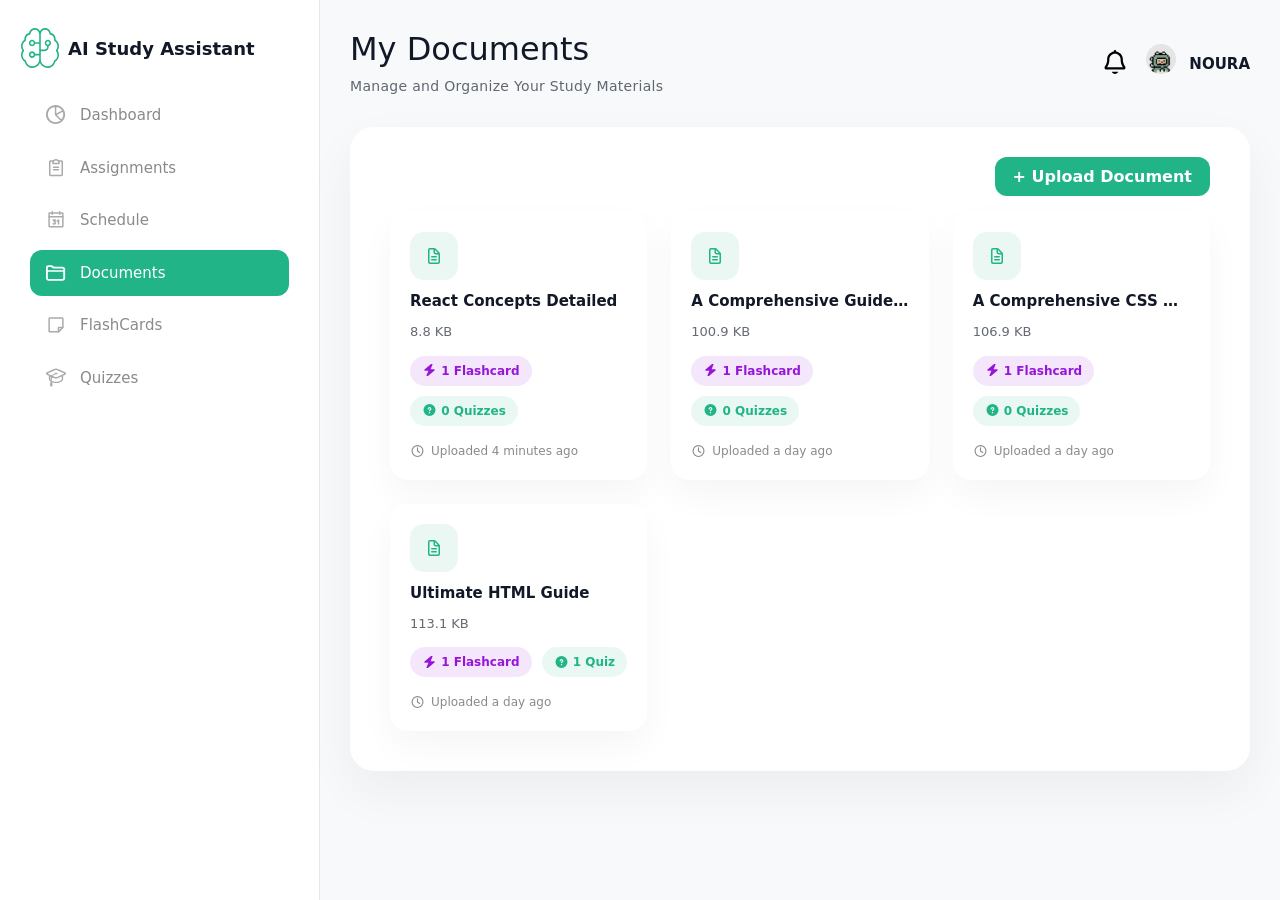
==== documents.html @ 8c7fa00c "adding pages" ====
<!DOCTYPE html>
<html lang="en">

<head>
  <meta charset="UTF-8" />
  <title>Documents · AI Study Assistant</title>
  <meta name="viewport" content="width=device-width, initial-scale=1">
  <meta name="description" content="Manage and organize your learning documents with AI-powered assistance." />
  <meta name="theme-color" content="#20B486" />
  <meta name="apple-mobile-web-app-status-bar-style" content="default" />
  <link rel="icon" href=" assets/images/Sidebar/Navigation/Icon/4.svg" type="image/svg+xml" />

  <link rel="stylesheet" href="assets/css/bootstrap.min.css" />
  <link rel="stylesheet" href="assets/css/all.min.css" />
  <link rel="stylesheet" href="assets/css/normalize.css" />
  <link rel="stylesheet" href="assets/css/media-queries.css" />
  <link rel="stylesheet" href="assets/css/document.css" />
</head>

<body>
  <div class="container-fluid">
    <div class="row min-vh-100">
      <!-- Sidebar -->
      <aside class="col-lg-3 sidebar" aria-label="Main Navigation">
        <div class="sidebar-inner">
          <!-- Logo -->
          <div class="logo">
            <img src="assets/images/Sidebar/logo/Vector.svg" alt="AI Study Assistant" />
            <span>AI Study Assistant</span>
          </div>
          <!-- Navigation -->
          <ul class="sidebar-nav">
            <li>
              <a href="dashboard.html" class="nav-item">
                <img src="assets/images/Sidebar/Navigation/Icon/1.svg" alt="" />
                <span>Dashboard</span>
              </a>
            </li>
            <li>
              <a href="assignments.html" class="nav-item">
                <img src="assets/images/Sidebar/Navigation/Icon/2.svg" alt="" />
                <span>Assignments</span>
              </a>
            </li>
            <li>
              <a href="schedule.html" class="nav-item">
                <img src="assets/images/Sidebar/Navigation/Icon/3.svg" alt="" />
                <span>Schedule</span>
              </a>
            </li>
            <li>
              <a href="documents.html" class="nav-item active">
                <img src="assets/images/Sidebar/Navigation/Icon/4.svg" alt="" />
                <span>Documents</span>
              </a>
            </li>
            <li>
              <a href="flashcards.html" class="nav-item">
                <img src="assets/images/Sidebar/Navigation/Icon/5.svg" alt="" />
                <span>FlashCards</span>
              </a>
            </li>
            <li>
              <a href="quizzes.html" class="nav-item">
                <img src="assets/images/Sidebar/Navigation/Icon/6.svg" alt="" />
                <span>Quizzes</span>
              </a>
            </li>
          </ul>
        </div>
      </aside>

      <!-- Main -->
      <main class="col-lg-9 col-12 main-content" role="main">
        <!-- Top Bar -->
        <div class="links mb-2">
          <a href="index.html">Home</a>
          <span class="separator">/</span>
          <a href="dashboard.html">Dashboard</a>
          <span class="separator">/</span>
          <a href="assignments.html">Assignments</a>
          <span class="separator">/</span>
          <a href="schedule.html">Schedule</a>
          <span class="separator">/</span>
          <a href="documents.html" class="active">Documents</a>
          <span class="separator">/</span>
          <a href="flashcards.html">FlashCards</a>
          <span class="separator">/</span>
          <a href="quizzes.html">Quizzes</a>
        </div>


        <!-- Top Bar -->
        <header class="top-bar d-flex justify-content-between align-items-center flex-wrap gap-3">

          <div>
            <h2 class="page-title">My Documents</h2>
            <p class="page-subtitle">Manage and Organize Your Study Materials</p>
          </div>

          <div class="inf d-flex align-items-center gap-2">
            <a href="#"><i class="bell fa-regular fa-bell"></i></a>
            <img src="assets/images/avatar.png" alt="User" class="imge" />
            <h5 class="mb-0">NOURA</h5>
          </div>

        </header>

        <!-- ================= Documents Content ================= -->
        <section class="page-content">

          <div class="documents-wrapper">

            <!-- Upload Button -->
            <div class="d-flex justify-content-end mb-3">
              <button class="btn-primary-custom" data-bs-toggle="modal" data-bs-target="#uploadModal">
                + Upload Document
              </button>
            </div>

            <div class="row g-4">


              <!-- Card 1 -->
              <div class="col-xl-4 col-md-6">
                <div class="doc-card">
                  <div class="doc-icon">
                    <i class="fa-regular fa-file-lines"></i>
                  </div>

                  <h6 class="doc-title">React Concepts Detailed</h6>
                  <span class="doc-size">8.8 KB</span>

                  <div class="doc-badges">
                    <span class="badge-flash">
                      <i class="fa-solid fa-bolt"></i> 1 Flashcard
                    </span>
                    <span class="badge-quiz">
                      <i class="fa-solid fa-circle-question"></i> 0 Quizzes
                    </span>
                  </div>

                  <div class="doc-time">
                    <i class="fa-regular fa-clock"></i>
                    Uploaded 4 minutes ago
                  </div>
                </div>
              </div>

              <!-- Card 2 -->
              <div class="col-xl-4 col-md-6">
                <div class="doc-card">
                  <div class="doc-icon">
                    <i class="fa-regular fa-file-lines"></i>
                  </div>

                  <h6 class="doc-title">A Comprehensive Guide to Java</h6>
                  <span class="doc-size">100.9 KB</span>

                  <div class="doc-badges">
                    <span class="badge-flash">
                      <i class="fa-solid fa-bolt"></i> 1 Flashcard
                    </span>
                    <span class="badge-quiz">
                      <i class="fa-solid fa-circle-question"></i> 0 Quizzes
                    </span>
                  </div>

                  <div class="doc-time">
                    <i class="fa-regular fa-clock"></i>
                    Uploaded a day ago
                  </div>
                </div>
              </div>

              <!-- Card 3 -->
              <div class="col-xl-4 col-md-6">
                <div class="doc-card">
                  <div class="doc-icon">
                    <i class="fa-regular fa-file-lines"></i>
                  </div>

                  <h6 class="doc-title">A Comprehensive CSS Guide</h6>
                  <span class="doc-size">106.9 KB</span>

                  <div class="doc-badges">
                    <span class="badge-flash">
                      <i class="fa-solid fa-bolt"></i> 1 Flashcard
                    </span>
                    <span class="badge-quiz">
                      <i class="fa-solid fa-circle-question"></i> 0 Quizzes
                    </span>
                  </div>

                  <div class="doc-time">
                    <i class="fa-regular fa-clock"></i>
                    Uploaded a day ago
                  </div>
                </div>
              </div>

              <!-- Card 4 -->
              <div class="col-xl-4 col-md-6">
                <div class="doc-card">
                  <div class="doc-icon">
                    <i class="fa-regular fa-file-lines"></i>
                  </div>

                  <h6 class="doc-title">Ultimate HTML Guide</h6>
                  <span class="doc-size">113.1 KB</span>

                  <div class="doc-badges">
                    <span class="badge-flash">
                      <i class="fa-solid fa-bolt"></i> 1 Flashcard
                    </span>
                    <span class="badge-quiz">
                      <i class="fa-solid fa-circle-question"></i> 1 Quiz
                    </span>
                  </div>

                  <div class="doc-time">
                    <i class="fa-regular fa-clock"></i>
                    Uploaded a day ago
                  </div>
                </div>
              </div>

            </div>

          </div>

        </section>

      </main>

    </div>
  </div>
  <div class="modal fade" id="uploadModal" tabindex="-1">
    <div class="modal-dialog modal-dialog-centered">
      <div class="modal-content p-4 rounded-4">

        <div class="modal-header border-0">
          <h5 class="modal-title">Upload New Document</h5>
          <button type="button" class="btn-close" data-bs-dismiss="modal"></button>
        </div>

        <div class="modal-body">
          <label class="form-label">Select File</label>
          <input type="file" class="form-control">
        </div>

        <div class="modal-footer border-0">
          <button class="btn btn-light" data-bs-dismiss="modal">Cancel</button>
          <button class="btn-primary-custom">Upload</button>
        </div>

      </div>
    </div>
  </div>
  <script src="assets/js/all.min.js"></script>
  <script src="assets/js/bootstrap.bundle.min.js"></script>
  <script src="assets/js/main.js"></script>
</body>

</html>
---- assets/css/media-queries.css ----
@media only screen and (max-width: 600px) {
}



/* Medium devices (landscape tablets, 768px and up) */
@media only screen and (max-width: 768px) {

}

@media only screen and (min-width: 992px) {
  .main-content .links{
    display: none;
  }
}

/* Large devices (laptops/desktops, 992px and up) */
@media only screen and (max-width: 992px) {
      .sidebar {
          display: none;
        }

}

/* Extra large devices (large laptops and desktops, 1200px and up) */
@media only screen and (max-width: 1200px) {}
---- assets/css/document.css ----
:root {
  --primary: #20B486;
  --primary-soft: #eaf7f3;
  --text-dark: #111827;
  --text-muted: #8a8a8a;
  --text-light: rgba(17, 24, 39, 0.65);
  --bg-white: #ffffff;
  --bg-page: #f7f9fb;
}

body {
  margin: 0;
  background: var(--bg-page);
  font-family: system-ui, -apple-system, BlinkMacSystemFont, "Segoe UI", sans-serif;
  color: var(--text-dark);
  line-height: 1.5;
}

/* ================= Logo ================= */
.main-content .links a {
  align-items: center;
  gap: 8px;
  color: var(--text-muted);
  font-size: 14px;
  text-decoration: none;
  transition: color 0.2s ease;
}

.main-content .links a:hover {
  color: var(--primary);
}

.logo {
  display: flex;
  align-items: center;
  gap: 8px;
  margin-bottom: 24px;
  margin-left: -10px;
  padding: 0;
  background: transparent;
  font-weight: 700;
  font-size: 18px;
  color: var(--text-dark);
}

.logo img {
  width: 40px;
  height: 40px;
  object-fit: contain;
}

.logo span {
  white-space: nowrap;
}

/* ================= Sidebar Inner ================= */
.sidebar-inner {
  padding: 28px 18px;
}

/* ================= Navigation ================= */
.sidebar {
  background: #ffffff;
  border-right: 1px solid #e5e7eb;
  min-height: 100vh;
}

.sidebar-nav {
  list-style: none;
  margin: 0;
  padding: 0;
  background: transparent;
}

/* Reset links */
.sidebar-nav a {
  text-decoration: none;
  color: inherit;
  display: block;
}

/* ================= Nav Item ================= */
.sidebar-nav .nav-item {
  display: flex;
  align-items: center;
  gap: 14px;
  padding: 12px 16px;
  margin-bottom: 6px;
  border-radius: 12px;
  font-size: 15px;
  font-weight: 500;
  color: var(--text-muted);
  background: transparent;
  transition:
    background 0.2s ease,
    color 0.2s ease,
    transform 0.2s ease;
}

/* Hover */
.sidebar-nav .nav-item:hover {
  background: #f9fafb;
  color: var(--primary);
}

/* ================= Active ================= */
.sidebar-nav .nav-item.active {
  background: var(--primary);
  color: #ffffff;
}

/* ================= Icons ================= */
.sidebar-nav .nav-item img {
  width: 20px;
  height: 20px;
  opacity: 0.6;
  transition: opacity 0.2s ease, filter 0.2s ease;
}

.sidebar-nav .nav-item:hover img {
  opacity: 1;
}

.sidebar-nav .nav-item.active img {
  filter: brightness(0) invert(1);
  opacity: 1;
}

/* ================= Subtitle ================= */
.page-subtitle {
  margin-top: 6px;
  margin-bottom: 0;
  font-size: 14px;
  color: var(--text-light);
  letter-spacing: 0.3px;
  position: relative;
}

.bell {
  font-size: 24px;
  margin-right: 8px;
  color: black;
}

.imge {
  width: 30px;
  border-radius: 50%;
  position: relative;
  top: -5px;
}

.top-bar h5 {
  font-size: 15px;
  font-weight: 600;
  margin-left: 5px;
}


.main-content {
  padding: 30px;
}

.page-content {
  margin-top: 30px;
}

.btn-primary-custom {
  background: var(--primary);
  color: #fff;
  border: none;
  padding: 10px 18px;
  border-radius: 12px;
  font-weight: 600;
  transition: 0.2s ease;
}

.btn-primary-custom:hover {
  background: #1fa27b;
  transform: translateY(-1px);
}


/* ================= White Wrapper ================= */

.documents-wrapper {
  background: var(--bg-white);
  border-radius: 24px;
  padding: 30px 40px 40px;
  box-shadow: 0 20px 50px rgba(0, 0, 0, 0.05);
}


/* ================= Document Card ================= */

.doc-card {
  background: #fff;
  padding: 20px;
  border-radius: 18px;
  box-shadow: 0 15px 35px rgba(0, 0, 0, 0.04);
  transition: transform 0.25s ease, box-shadow 0.25s ease;
  height: 100%;
  display: flex;
  flex-direction: column;
  justify-content: space-between;
}

.doc-card:hover {
  transform: translateY(-5px);
  box-shadow: 0 15px 35px rgba(0, 0, 0, 0.04);
}

/* ================= Icon ================= */

.doc-icon {
  width: 48px;
  height: 48px;
  background: var(--primary-soft);
  border-radius: 14px;
  display: flex;
  align-items: center;
  justify-content: center;
  color: var(--primary);
  margin-bottom: 12px;
}

/* ================= Title ================= */

.doc-title {
  font-weight: 600;
  font-size: 15px;
  white-space: nowrap;
  overflow: hidden;
  text-overflow: ellipsis;
  cursor: pointer;
  transition: color 0.2s ease;
}

.doc-title:hover {
  color: var(--primary);
}

.doc-size {
  display: block;
  font-size: 13px;
  color: var(--text-light);
  margin-top: 4px;
}

/* ================= Badges ================= */

.doc-badges {
  display: flex;
  gap: 10px;
  margin-top: 14px;
  flex-wrap: wrap;
}

.badge-flash {
  background: rgba(150, 21, 216, 0.1);
  color: #9615d8;
  padding: 6px 12px;
  border-radius: 999px;
  font-size: 12px;
  font-weight: 600;
}

.badge-quiz {
  background: rgba(39, 182, 137, 0.1);
  color: var(--primary);
  padding: 6px 12px;
  border-radius: 999px;
  font-size: 12px;
  font-weight: 600;
}

/* ================= Time ================= */

.doc-time {
  margin-top: 16px;
  font-size: 12px;
  color: var(--text-muted);
  display: flex;
  align-items: center;
  gap: 6px;
}

.separator {
  margin: 0 6px;
  color: var(--text-light);
}
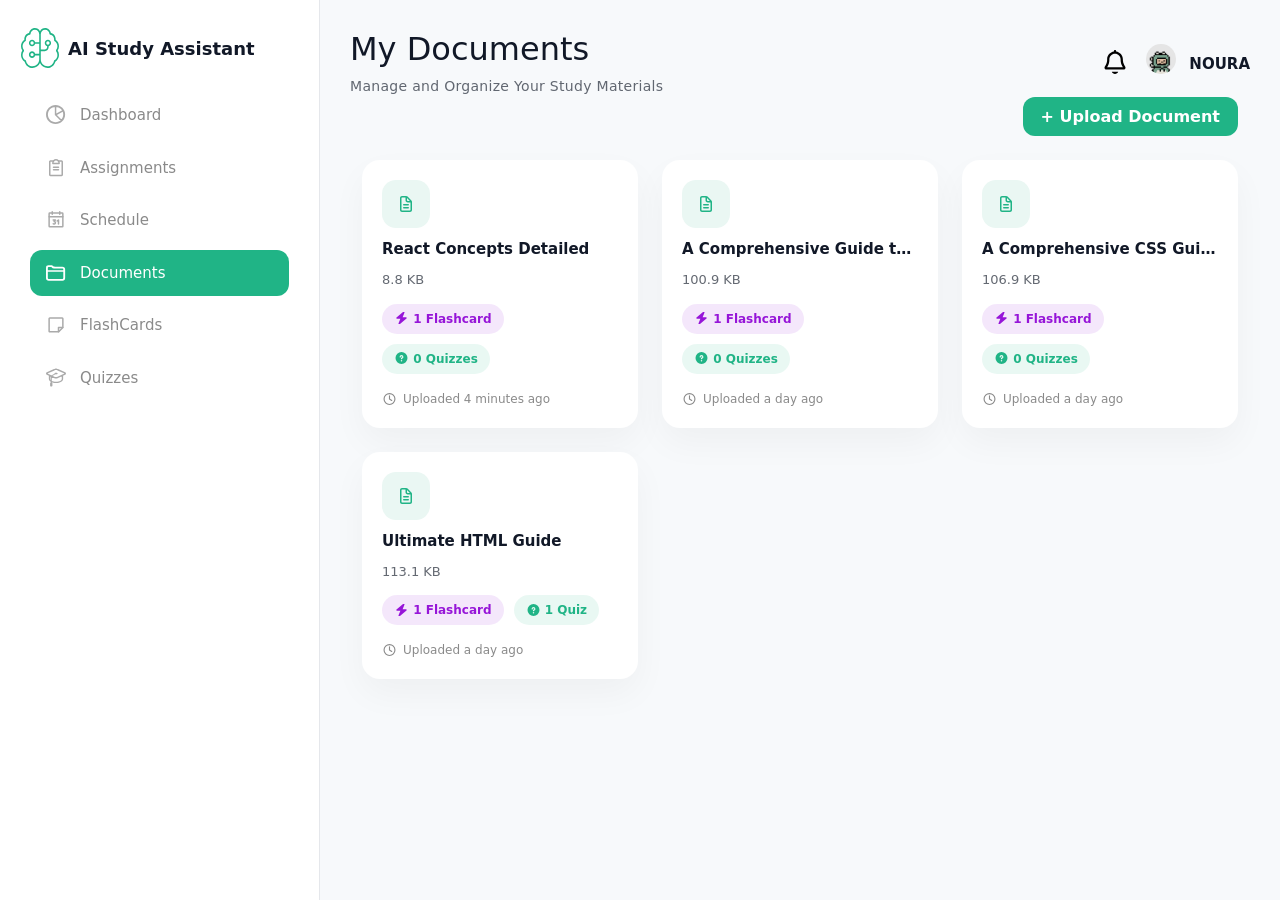
==== commit c3447c67: "Refactor document upload section and modal" ====
--- a/documents.html
+++ b/documents.html
@@ -69,7 +69,6 @@
           </ul>
         </div>
       </aside>
-
       <!-- Main -->
       <main class="col-lg-9 col-12 main-content" role="main">
         <!-- Top Bar -->
@@ -88,172 +87,149 @@
           <span class="separator">/</span>
           <a href="quizzes.html">Quizzes</a>
         </div>
-
-
         <!-- Top Bar -->
         <header class="top-bar d-flex justify-content-between align-items-center flex-wrap gap-3">
-
           <div>
             <h2 class="page-title">My Documents</h2>
             <p class="page-subtitle">Manage and Organize Your Study Materials</p>
           </div>
-
           <div class="inf d-flex align-items-center gap-2">
             <a href="#"><i class="bell fa-regular fa-bell"></i></a>
             <img src="assets/images/avatar.png" alt="User" class="imge" />
             <h5 class="mb-0">NOURA</h5>
           </div>
-
         </header>
-
         <!-- ================= Documents Content ================= -->
-        <section class="page-content">
-
-          <div class="documents-wrapper">
-
-            <!-- Upload Button -->
-            <div class="d-flex justify-content-end mb-3">
-              <button class="btn-primary-custom" data-bs-toggle="modal" data-bs-target="#uploadModal">
-                + Upload Document
-              </button>
-            </div>
-
-            <div class="row g-4">
-
-
-              <!-- Card 1 -->
-              <div class="col-xl-4 col-md-6">
-                <div class="doc-card">
-                  <div class="doc-icon">
-                    <i class="fa-regular fa-file-lines"></i>
-                  </div>
-
-                  <h6 class="doc-title">React Concepts Detailed</h6>
-                  <span class="doc-size">8.8 KB</span>
-
-                  <div class="doc-badges">
-                    <span class="badge-flash">
-                      <i class="fa-solid fa-bolt"></i> 1 Flashcard
-                    </span>
-                    <span class="badge-quiz">
-                      <i class="fa-solid fa-circle-question"></i> 0 Quizzes
-                    </span>
-                  </div>
-
-                  <div class="doc-time">
-                    <i class="fa-regular fa-clock"></i>
-                    Uploaded 4 minutes ago
-                  </div>
+        <section class="documents-page">
+          <div class="container">
+            <div class="row">
+              <div class="col-12">
+                <div class="d-flex justify-content-end mb-4">
+                  <button class="btn-primary-custom" data-bs-toggle="modal" data-bs-target="#uploadModal">
+                    + Upload Document
+                  </button>
                 </div>
               </div>
-
-              <!-- Card 2 -->
-              <div class="col-xl-4 col-md-6">
-                <div class="doc-card">
-                  <div class="doc-icon">
-                    <i class="fa-regular fa-file-lines"></i>
-                  </div>
-
-                  <h6 class="doc-title">A Comprehensive Guide to Java</h6>
-                  <span class="doc-size">100.9 KB</span>
-
-                  <div class="doc-badges">
-                    <span class="badge-flash">
-                      <i class="fa-solid fa-bolt"></i> 1 Flashcard
-                    </span>
-                    <span class="badge-quiz">
-                      <i class="fa-solid fa-circle-question"></i> 0 Quizzes
-                    </span>
-                  </div>
-
-                  <div class="doc-time">
-                    <i class="fa-regular fa-clock"></i>
-                    Uploaded a day ago
+              <div class="col-12">
+                <div class="row g-4">
+                  <!-- Card 1 -->
+                  <div class="col-xl-4 col-md-6 col-12">
+                    <div class="doc-card h-100">
+                      <div class="doc-icon">
+                        <i class="fa-regular fa-file-lines"></i>
+                      </div>
+                      <h6 class="doc-title">React Concepts Detailed</h6>
+                      <span class="doc-size">8.8 KB</span>
+                      <div class="doc-badges">
+                        <span class="badge-flash">
+                          <i class="fa-solid fa-bolt"></i> 1 Flashcard
+                        </span>
+                        <span class="badge-quiz">
+                          <i class="fa-solid fa-circle-question"></i> 0 Quizzes
+                        </span>
+                      </div>
+                      <div class="doc-time">
+                        <i class="fa-regular fa-clock"></i>
+                        Uploaded 4 minutes ago
+                      </div>
+                    </div>
+                  </div>
+                  <!-- Card 2 -->
+                  <div class="col-xl-4 col-md-6 col-12">
+                    <div class="doc-card h-100">
+                      <div class="doc-icon">
+                        <i class="fa-regular fa-file-lines"></i>
+                      </div>
+                      <h6 class="doc-title">A Comprehensive Guide to Java</h6>
+                      <span class="doc-size">100.9 KB</span>
+                      <div class="doc-badges">
+                        <span class="badge-flash">
+                          <i class="fa-solid fa-bolt"></i> 1 Flashcard
+                        </span>
+                        <span class="badge-quiz">
+                          <i class="fa-solid fa-circle-question"></i> 0 Quizzes
+                        </span>
+                      </div>
+                      <div class="doc-time">
+                        <i class="fa-regular fa-clock"></i>
+                        Uploaded a day ago
+                      </div>
+                    </div>
+                  </div>
+                  <!-- Card 3 -->
+                  <div class="col-xl-4 col-md-6 col-12">
+                    <div class="doc-card h-100">
+                      <div class="doc-icon">
+                        <i class="fa-regular fa-file-lines"></i>
+                      </div>
+                      <h6 class="doc-title">A Comprehensive CSS Guide</h6>
+                      <span class="doc-size">106.9 KB</span>
+                      <div class="doc-badges">
+                        <span class="badge-flash">
+                          <i class="fa-solid fa-bolt"></i> 1 Flashcard
+                        </span>
+                        <span class="badge-quiz">
+                          <i class="fa-solid fa-circle-question"></i> 0 Quizzes
+                        </span>
+                      </div>
+                      <div class="doc-time">
+                        <i class="fa-regular fa-clock"></i>
+                        Uploaded a day ago
+                      </div>
+                    </div>
+                  </div>
+                  <!-- Card 4 -->
+                  <div class="col-xl-4 col-md-6 col-12">
+                    <div class="doc-card h-100">
+                      <div class="doc-icon">
+                        <i class="fa-regular fa-file-lines"></i>
+                      </div>
+                      <h6 class="doc-title">Ultimate HTML Guide</h6>
+                      <span class="doc-size">113.1 KB</span>
+                      <div class="doc-badges">
+                        <span class="badge-flash">
+                          <i class="fa-solid fa-bolt"></i> 1 Flashcard
+                        </span>
+                        <span class="badge-quiz">
+                          <i class="fa-solid fa-circle-question"></i> 1 Quiz
+                        </span>
+                      </div>
+                      <div class="doc-time">
+                        <i class="fa-regular fa-clock"></i>
+                        Uploaded a day ago
+                      </div>
+                    </div>
                   </div>
                 </div>
               </div>
-
-              <!-- Card 3 -->
-              <div class="col-xl-4 col-md-6">
-                <div class="doc-card">
-                  <div class="doc-icon">
-                    <i class="fa-regular fa-file-lines"></i>
-                  </div>
-
-                  <h6 class="doc-title">A Comprehensive CSS Guide</h6>
-                  <span class="doc-size">106.9 KB</span>
-
-                  <div class="doc-badges">
-                    <span class="badge-flash">
-                      <i class="fa-solid fa-bolt"></i> 1 Flashcard
-                    </span>
-                    <span class="badge-quiz">
-                      <i class="fa-solid fa-circle-question"></i> 0 Quizzes
-                    </span>
-                  </div>
-
-                  <div class="doc-time">
-                    <i class="fa-regular fa-clock"></i>
-                    Uploaded a day ago
-                  </div>
-                </div>
-              </div>
-
-              <!-- Card 4 -->
-              <div class="col-xl-4 col-md-6">
-                <div class="doc-card">
-                  <div class="doc-icon">
-                    <i class="fa-regular fa-file-lines"></i>
-                  </div>
-
-                  <h6 class="doc-title">Ultimate HTML Guide</h6>
-                  <span class="doc-size">113.1 KB</span>
-
-                  <div class="doc-badges">
-                    <span class="badge-flash">
-                      <i class="fa-solid fa-bolt"></i> 1 Flashcard
-                    </span>
-                    <span class="badge-quiz">
-                      <i class="fa-solid fa-circle-question"></i> 1 Quiz
-                    </span>
-                  </div>
-
-                  <div class="doc-time">
-                    <i class="fa-regular fa-clock"></i>
-                    Uploaded a day ago
-                  </div>
-                </div>
-              </div>
-
             </div>
-
-          </div>
-
+          </div>
         </section>
 
       </main>
-
     </div>
   </div>
-  <div class="modal fade" id="uploadModal" tabindex="-1">
+  <div class="modal fade" id="uploadModal" tabindex="-1" aria-labelledby="uploadModalLabel" aria-hidden="true">
     <div class="modal-dialog modal-dialog-centered">
-      <div class="modal-content p-4 rounded-4">
-
-        <div class="modal-header border-0">
-          <h5 class="modal-title">Upload New Document</h5>
-          <button type="button" class="btn-close" data-bs-dismiss="modal"></button>
-        </div>
-
-        <div class="modal-body">
-          <label class="form-label">Select File</label>
-          <input type="file" class="form-control">
-        </div>
-
-        <div class="modal-footer border-0">
-          <button class="btn btn-light" data-bs-dismiss="modal">Cancel</button>
-          <button class="btn-primary-custom">Upload</button>
-        </div>
-
+      <div class="modal-content rounded-4">
+        <div class="modal-header border-0 pb-0">
+          <h5 class="modal-title" id="uploadModalLabel">Upload New Document</h5>
+          <button type="button" class="btn-close" data-bs-dismiss="modal" aria-label="Close"></button>
+        </div>
+        <div class="modal-body pt-3">
+          <div class="mb-3">
+            <label for="documentFile" class="form-label">Select File</label>
+            <input type="file" id="documentFile" class="form-control" accept=".pdf,.doc,.docx,.txt">
+          </div>
+        </div>
+        <div class="modal-footer border-0 pt-0">
+          <button type="button" class="btn btn-light" data-bs-dismiss="modal">
+            Cancel
+          </button>
+          <button type="button" class="btn-primary-custom">
+            Upload
+          </button>
+        </div>
       </div>
     </div>
   </div>
@@ -262,4 +238,4 @@
   <script src="assets/js/main.js"></script>
 </body>
 
-</html>+</html>
